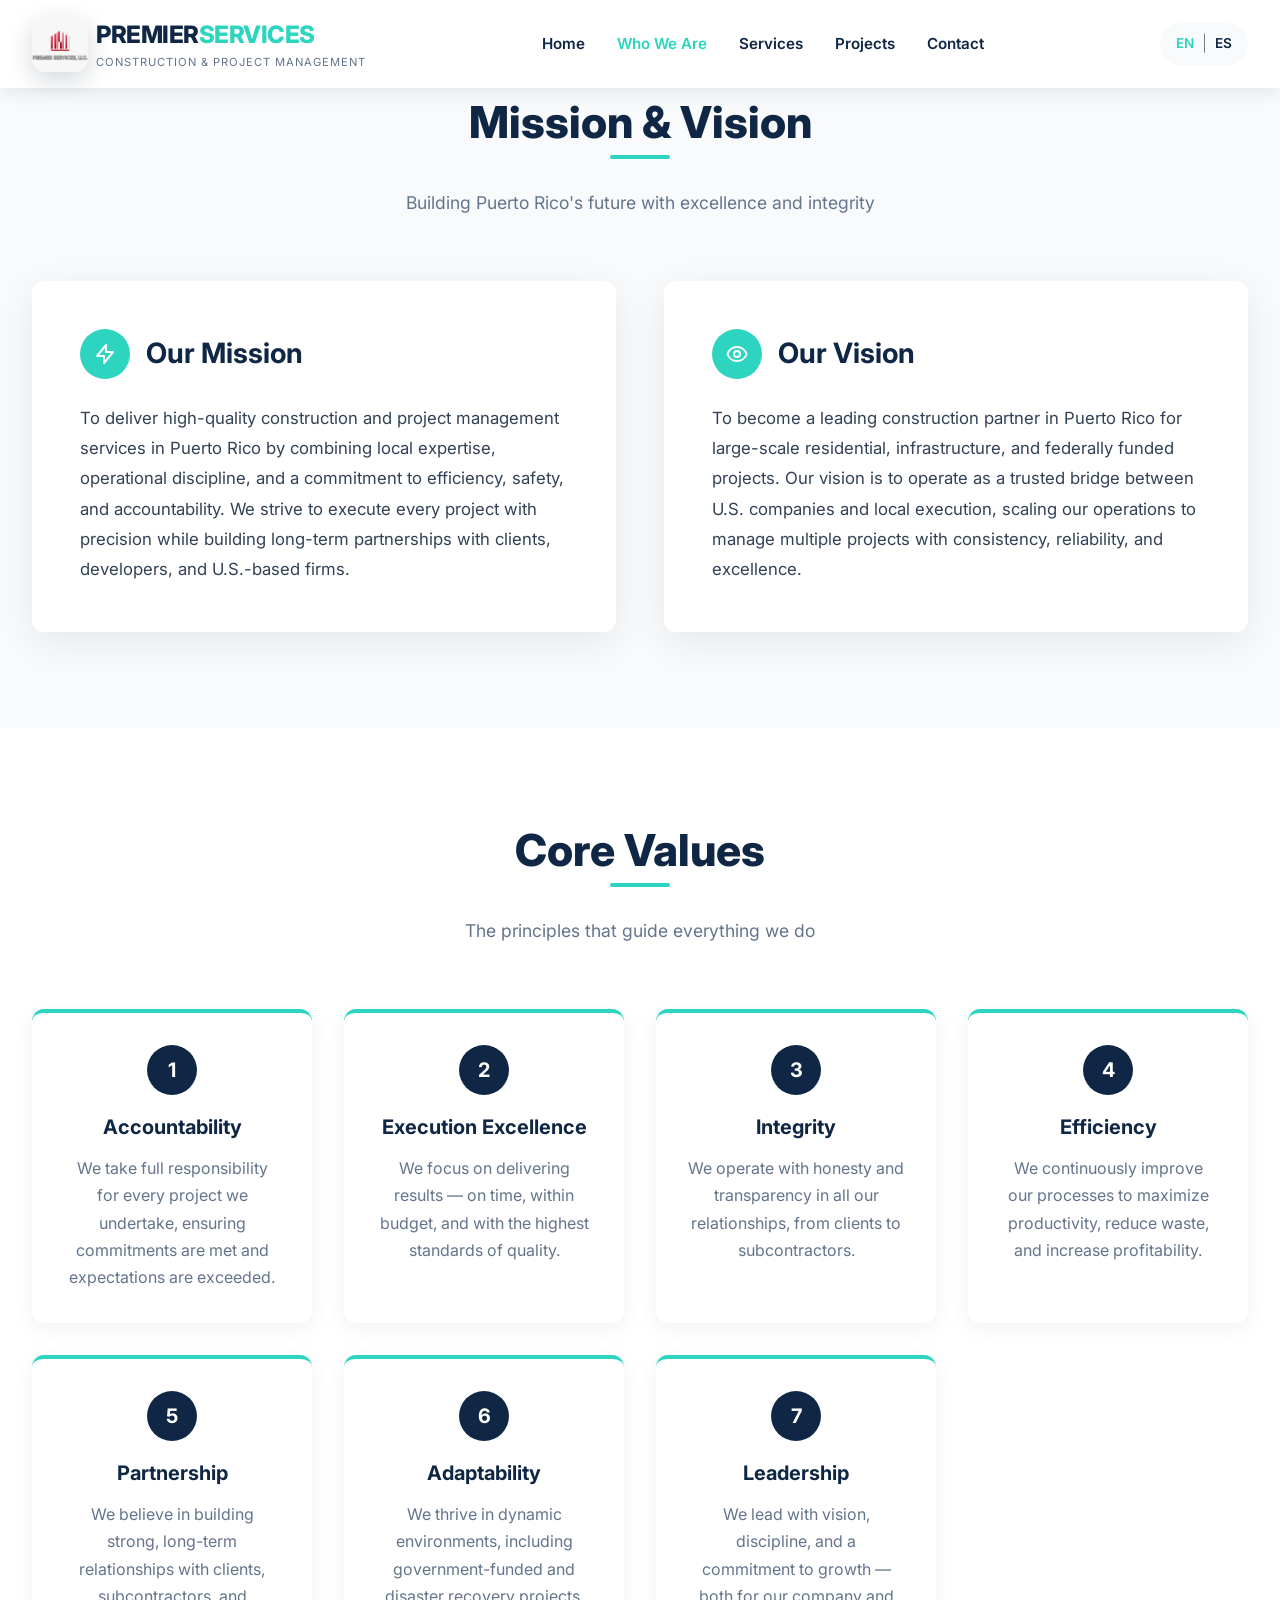
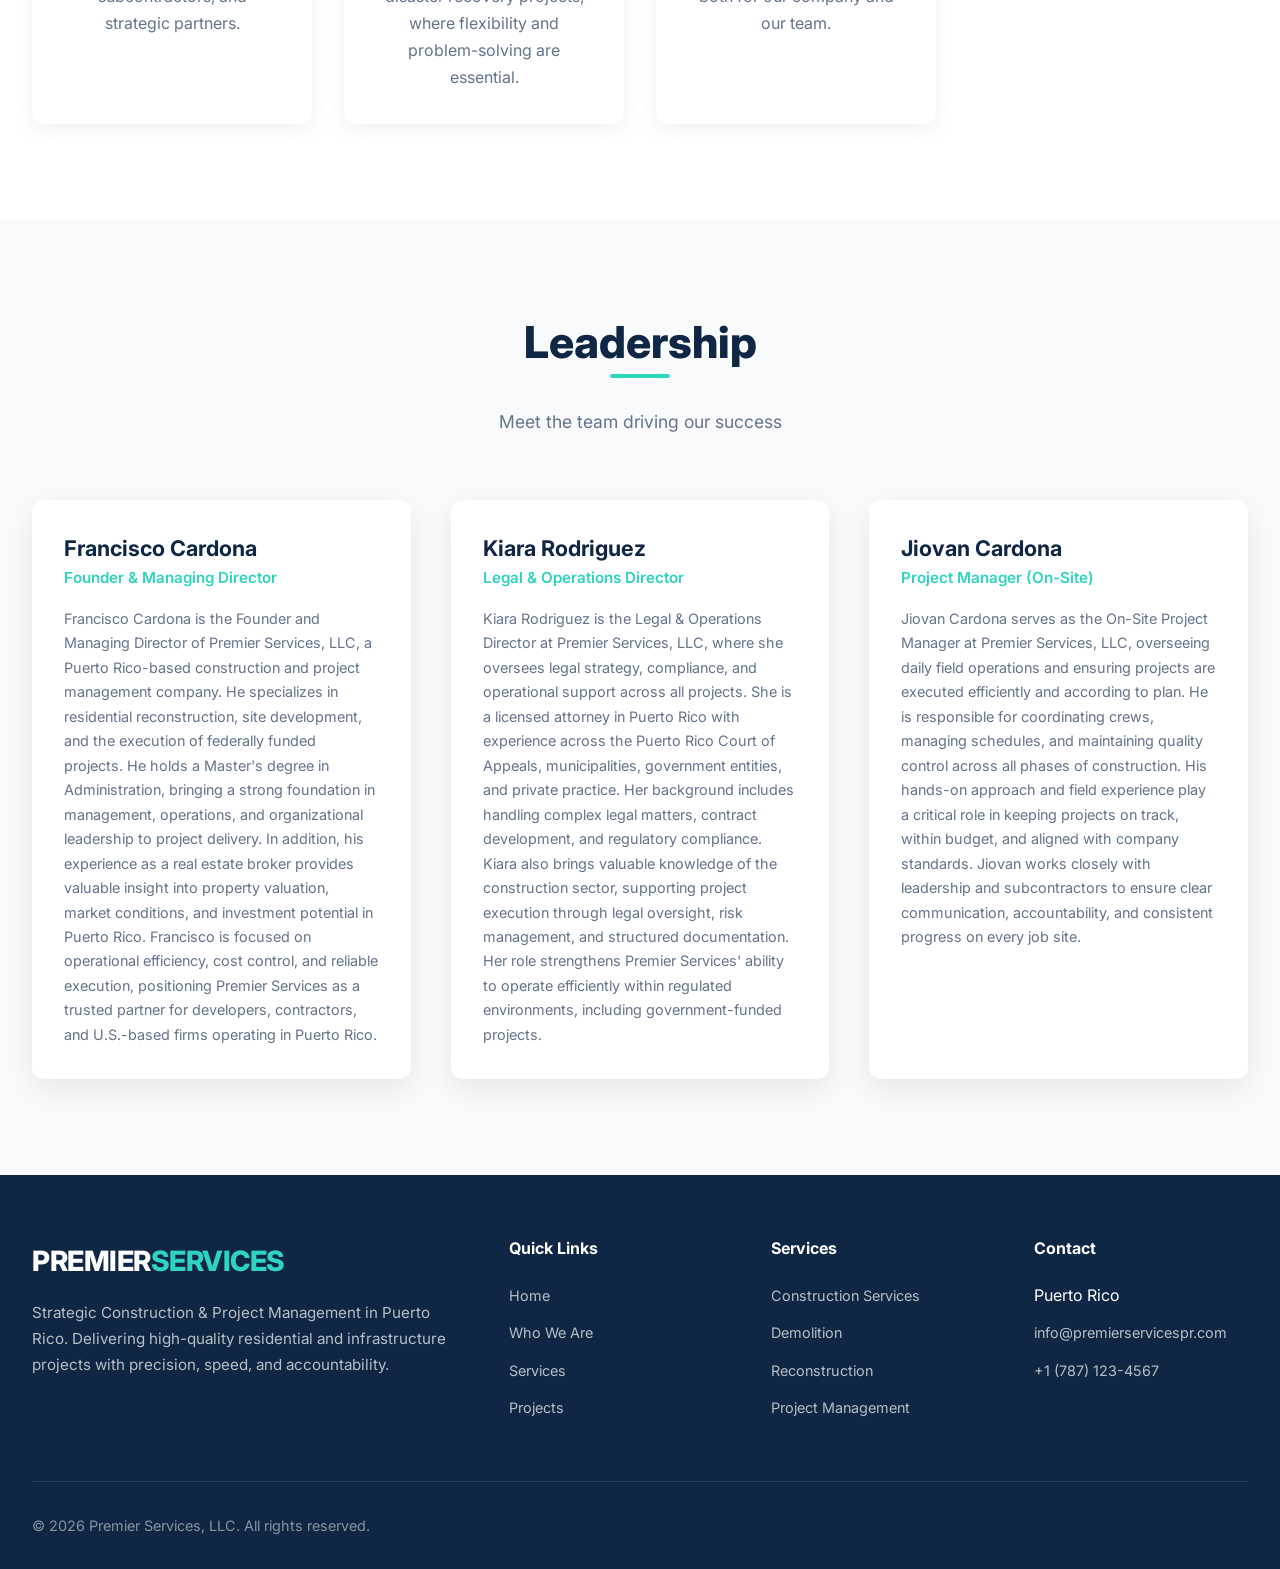
==== about.html @ 31861af1 "ini" ====
<!DOCTYPE html>
<html lang="en">
<head>
    <meta charset="UTF-8">
    <meta name="viewport" content="width=device-width, initial-scale=1.0">
    <title>Who We Are | Premier Services, LLC</title>
    <meta name="description" content="Learn about Premier Services' mission, vision, core values, and leadership team.">
    <link rel="preconnect" href="https://fonts.googleapis.com">
    <link rel="preconnect" href="https://fonts.gstatic.com" crossorigin>
    <link href="https://fonts.googleapis.com/css2?family=Inter:wght@400;500;600;700;800&display=swap" rel="stylesheet">
    <link rel="stylesheet" href="styles.css">
    <script src="https://sites.super.myninja.ai/_assets/ninja-daytona-script.js"></script>
</head>
<body>
    <!-- Header -->
    <header class="header" id="header">
        <nav class="nav-container">
            <a href="index.html" class="logo">
                <img src="imgs/logo.jpg" alt="Premier Services logo" class="logo-mark">
                <div>
                    <div class="logo-text">PREMIER<span>SERVICES</span></div>
                    <div class="logo-tagline">Construction & Project Management</div>
                </div>
            </a>
            
            <ul class="nav-menu">
                <li class="nav-item">
                    <a href="index.html" class="nav-link" data-en="Home" data-es="Inicio">Home</a>
                </li>
                <li class="nav-item">
                    <a href="about.html" class="nav-link active" data-en="Who We Are" data-es="Quiénes Somos">Who We Are</a>
                    <div class="dropdown">
                        <a href="about.html#mission" class="dropdown-link" data-en="Mission & Vision" data-es="Misión y Visión">Mission & Vision</a>
                        <a href="about.html#values" class="dropdown-link" data-en="Core Values" data-es="Valores">Core Values</a>
                        <a href="about.html#leadership" class="dropdown-link" data-en="Leadership" data-es="Liderazgo">Leadership</a>
                    </div>
                </li>
                <li class="nav-item">
                    <a href="services.html" class="nav-link" data-en="Services" data-es="Servicios">Services</a>
                </li>
                <li class="nav-item">
                    <a href="projects.html" class="nav-link" data-en="Projects" data-es="Proyectos">Projects</a>
                </li>
                <li class="nav-item">
                    <a href="contact.html" class="nav-link" data-en="Contact" data-es="Contacto">Contact</a>
                </li>
            </ul>
            
            <div class="lang-toggle" id="langToggle">
                <span class="lang-text active">EN</span>
                <span class="lang-divider">|</span>
                <span class="lang-text">ES</span>
            </div>
            
            <div class="mobile-toggle" id="mobileToggle">
                <span></span>
                <span></span>
                <span></span>
            </div>
        </nav>
    </header>

    <!-- Mission & Vision Section -->
    <section class="section section-gray" id="mission">
        <div class="container">
            <div class="section-header">
                <h2 class="section-title" data-en="Mission & Vision" data-es="Misión y Visión">Mission & Vision</h2>
                <p class="section-subtitle" data-en="Building Puerto Rico's future with excellence and integrity" data-es="Construyendo el futuro de Puerto Rico con excelencia e integridad">Building Puerto Rico's future with excellence and integrity</p>
            </div>
            
            <div class="mission-vision">
                <div class="mission-card">
                    <h3>
                        <span class="icon">
                            <svg xmlns="http://www.w3.org/2000/svg" width="24" height="24" fill="none" viewBox="0 0 24 24" stroke="currentColor">
                                <path stroke-linecap="round" stroke-linejoin="round" stroke-width="2" d="M13 10V3L4 14h7v7l9-11h-7z" />
                            </svg>
                        </span>
                        <span data-en="Our Mission" data-es="Nuestra Misión">Our Mission</span>
                    </h3>
                    <p data-en="To deliver high-quality construction and project management services in Puerto Rico by combining local expertise, operational discipline, and a commitment to efficiency, safety, and accountability. We strive to execute every project with precision while building long-term partnerships with clients, developers, and U.S.-based firms." data-es="Brindar servicios de construcción y gestión de proyectos de alta calidad en Puerto Rico combinando experiencia local, disciplina operativa y un compromiso con la eficiencia, seguridad y responsabilidad. Nos esforzamos por ejecutar cada proyecto con precisión mientras construimos asociaciones a largo plazo con clientes, desarrolladores y empresas con sede en EE.UU.">
                        To deliver high-quality construction and project management services in Puerto Rico by combining local expertise, operational discipline, and a commitment to efficiency, safety, and accountability. We strive to execute every project with precision while building long-term partnerships with clients, developers, and U.S.-based firms.
                    </p>
                </div>
                
                <div class="vision-card">
                    <h3>
                        <span class="icon">
                            <svg xmlns="http://www.w3.org/2000/svg" width="24" height="24" fill="none" viewBox="0 0 24 24" stroke="currentColor">
                                <path stroke-linecap="round" stroke-linejoin="round" stroke-width="2" d="M15 12a3 3 0 11-6 0 3 3 0 016 0z" />
                                <path stroke-linecap="round" stroke-linejoin="round" stroke-width="2" d="M2.458 12C3.732 7.943 7.523 5 12 5c4.478 0 8.268 2.943 9.542 7-1.274 4.057-5.064 7-9.542 7-4.477 0-8.268-2.943-9.542-7z" />
                            </svg>
                        </span>
                        <span data-en="Our Vision" data-es="Nuestra Visión">Our Vision</span>
                    </h3>
                    <p data-en="To become a leading construction partner in Puerto Rico for large-scale residential, infrastructure, and federally funded projects. Our vision is to operate as a trusted bridge between U.S. companies and local execution, scaling our operations to manage multiple projects with consistency, reliability, and excellence." data-es="Convertirnos en un socio constructor líder en Puerto Rico para proyectos residenciales, de infraestructura y financiados con fondos federales a gran escala. Nuestra visión es operar como un puente de confianza entre las empresas estadounidenses y la ejecución local, escalando nuestras operaciones para gestionar múltiples proyectos con consistencia, confiabilidad y excelencia.">
                        To become a leading construction partner in Puerto Rico for large-scale residential, infrastructure, and federally funded projects. Our vision is to operate as a trusted bridge between U.S. companies and local execution, scaling our operations to manage multiple projects with consistency, reliability, and excellence.
                    </p>
                </div>
            </div>
        </div>
    </section>

    <!-- Core Values Section -->
    <section class="section" id="values">
        <div class="container">
            <div class="section-header">
                <h2 class="section-title" data-en="Core Values" data-es="Valores Fundamentales">Core Values</h2>
                <p class="section-subtitle" data-en="The principles that guide everything we do" data-es="Los principios que guían todo lo que hacemos">The principles that guide everything we do</p>
            </div>
            
            <div class="values-grid">
                <div class="value-card">
                    <div class="value-number">1</div>
                    <h4 data-en="Accountability" data-es="Responsabilidad">Accountability</h4>
                    <p data-en="We take full responsibility for every project we undertake, ensuring commitments are met and expectations are exceeded." data-es="Asumimos total responsabilidad por cada proyecto que emprendemos, asegurando que se cumplan los compromisos y se superen las expectativas.">We take full responsibility for every project we undertake, ensuring commitments are met and expectations are exceeded.</p>
                </div>
                
                <div class="value-card">
                    <div class="value-number">2</div>
                    <h4 data-en="Execution Excellence" data-es="Excelencia en Ejecución">Execution Excellence</h4>
                    <p data-en="We focus on delivering results — on time, within budget, and with the highest standards of quality." data-es="Nos enfocamos en entregar resultados — a tiempo, dentro del presupuesto y con los más altos estándares de calidad.">We focus on delivering results — on time, within budget, and with the highest standards of quality.</p>
                </div>
                
                <div class="value-card">
                    <div class="value-number">3</div>
                    <h4 data-en="Integrity" data-es="Integridad">Integrity</h4>
                    <p data-en="We operate with honesty and transparency in all our relationships, from clients to subcontractors." data-es="Operamos con honestidad y transparencia en todas nuestras relaciones, desde clientes hasta subcontratistas.">We operate with honesty and transparency in all our relationships, from clients to subcontractors.</p>
                </div>
                
                <div class="value-card">
                    <div class="value-number">4</div>
                    <h4 data-en="Efficiency" data-es="Eficiencia">Efficiency</h4>
                    <p data-en="We continuously improve our processes to maximize productivity, reduce waste, and increase profitability." data-es="Mejoramos continuamente nuestros procesos para maximizar la productividad, reducir desperdicios y aumentar la rentabilidad.">We continuously improve our processes to maximize productivity, reduce waste, and increase profitability.</p>
                </div>
                
                <div class="value-card">
                    <div class="value-number">5</div>
                    <h4 data-en="Partnership" data-es="Colaboración">Partnership</h4>
                    <p data-en="We believe in building strong, long-term relationships with clients, subcontractors, and strategic partners." data-es="Creemos en construir relaciones sólidas y a largo plazo con clientes, subcontratistas y socios estratégicos.">We believe in building strong, long-term relationships with clients, subcontractors, and strategic partners.</p>
                </div>
                
                <div class="value-card">
                    <div class="value-number">6</div>
                    <h4 data-en="Adaptability" data-es="Adaptabilidad">Adaptability</h4>
                    <p data-en="We thrive in dynamic environments, including government-funded and disaster recovery projects, where flexibility and problem-solving are essential." data-es="Prosperamos en ambientes dinámicos, incluyendo proyectos financiados por el gobierno y de recuperación de desastres, donde la flexibilidad y la resolución de problemas son esenciales.">We thrive in dynamic environments, including government-funded and disaster recovery projects, where flexibility and problem-solving are essential.</p>
                </div>
                
                <div class="value-card">
                    <div class="value-number">7</div>
                    <h4 data-en="Leadership" data-es="Liderazgo">Leadership</h4>
                    <p data-en="We lead with vision, discipline, and a commitment to growth — both for our company and our team." data-es="Lideramos con visión, disciplina y un compromiso con el crecimiento — tanto para nuestra empresa como para nuestro equipo.">We lead with vision, discipline, and a commitment to growth — both for our company and our team.</p>
                </div>
            </div>
        </div>
    </section>

    <!-- Leadership Section -->
    <section class="section section-gray" id="leadership">
        <div class="container">
            <div class="section-header">
                <h2 class="section-title" data-en="Leadership" data-es="Liderazgo">Leadership</h2>
                <p class="section-subtitle" data-en="Meet the team driving our success" data-es="Conozca al equipo que impulsa nuestro éxito">Meet the team driving our success</p>
            </div>
            
            <div class="leadership-grid">
                <!-- Francisco Cardona -->
                <div class="leader-card leader-card-text-only">
                    <div class="leader-info">
                        <h3 class="leader-name" data-en="Francisco Cardona" data-es="Francisco Cardona">Francisco Cardona</h3>
                        <p class="leader-title" data-en="Founder & Managing Director" data-es="Fundador y Director General">Founder & Managing Director</p>
                        <p class="leader-bio" data-en="Francisco Cardona is the Founder and Managing Director of Premier Services, LLC, a Puerto Rico-based construction and project management company. He specializes in residential reconstruction, site development, and the execution of federally funded projects. He holds a Master's degree in Administration, bringing a strong foundation in management, operations, and organizational leadership to project delivery. In addition, his experience as a real estate broker provides valuable insight into property valuation, market conditions, and investment potential in Puerto Rico. Francisco is focused on operational efficiency, cost control, and reliable execution, positioning Premier Services as a trusted partner for developers, contractors, and U.S.-based firms operating in Puerto Rico." data-es="Francisco Cardona es el Fundador y Director General de Premier Services, LLC, una empresa de construcción y gestión de proyectos con sede en Puerto Rico. Se especializa en reconstrucción residencial, desarrollo de terrenos y la ejecución de proyectos financiados con fondos federales. Posee una Maestría en Administración, aportando una sólida base en gestión, operaciones y liderazgo organizacional a la entrega de proyectos. Además, su experiencia como corredor de bienes raíces proporciona información valiosa sobre valuación de propiedades, condiciones del mercado y potencial de inversión en Puerto Rico.">
                            Francisco Cardona is the Founder and Managing Director of Premier Services, LLC, a Puerto Rico-based construction and project management company. He specializes in residential reconstruction, site development, and the execution of federally funded projects. He holds a Master's degree in Administration, bringing a strong foundation in management, operations, and organizational leadership to project delivery. In addition, his experience as a real estate broker provides valuable insight into property valuation, market conditions, and investment potential in Puerto Rico. Francisco is focused on operational efficiency, cost control, and reliable execution, positioning Premier Services as a trusted partner for developers, contractors, and U.S.-based firms operating in Puerto Rico.
                        </p>
                    </div>
                </div>
                
                <!-- Kiara Rodriguez -->
                <div class="leader-card leader-card-text-only">
                    <div class="leader-info">
                        <h3 class="leader-name" data-en="Kiara Rodriguez" data-es="Kiara Rodríguez">Kiara Rodriguez</h3>
                        <p class="leader-title" data-en="Legal & Operations Director" data-es="Directora Legal y de Operaciones">Legal & Operations Director</p>
                        <p class="leader-bio" data-en="Kiara Rodriguez is the Legal & Operations Director at Premier Services, LLC, where she oversees legal strategy, compliance, and operational support across all projects. She is a licensed attorney in Puerto Rico with experience across the Puerto Rico Court of Appeals, municipalities, government entities, and private practice. Her background includes handling complex legal matters, contract development, and regulatory compliance. Kiara also brings valuable knowledge of the construction sector, supporting project execution through legal oversight, risk management, and structured documentation. Her role strengthens Premier Services' ability to operate efficiently within regulated environments, including government-funded projects." data-es="Kiara Rodríguez es la Directora Legal y de Operaciones en Premier Services, LLC, donde supervisa la estrategia legal, el cumplimiento y el apoyo operativo en todos los proyectos. Es abogada con licencia en Puerto Rico con experiencia en el Tribunal de Apelaciones de Puerto Rico, municipios, entidades gubernamentales y práctica privada. Sus antecedentes incluyen el manejo de asuntos legales complejos, desarrollo de contratos y cumplimiento regulatorio.">
                            Kiara Rodriguez is the Legal & Operations Director at Premier Services, LLC, where she oversees legal strategy, compliance, and operational support across all projects. She is a licensed attorney in Puerto Rico with experience across the Puerto Rico Court of Appeals, municipalities, government entities, and private practice. Her background includes handling complex legal matters, contract development, and regulatory compliance. Kiara also brings valuable knowledge of the construction sector, supporting project execution through legal oversight, risk management, and structured documentation. Her role strengthens Premier Services' ability to operate efficiently within regulated environments, including government-funded projects.
                        </p>
                    </div>
                </div>
                
                <!-- Jiovan Cardona -->
                <div class="leader-card leader-card-text-only">
                    <div class="leader-info">
                        <h3 class="leader-name" data-en="Jiovan Cardona" data-es="Jiovan Cardona">Jiovan Cardona</h3>
                        <p class="leader-title" data-en="Project Manager (On-Site)" data-es="Gerente de Proyecto (En Obra)">Project Manager (On-Site)</p>
                        <p class="leader-bio" data-en="Jiovan Cardona serves as the On-Site Project Manager at Premier Services, LLC, overseeing daily field operations and ensuring projects are executed efficiently and according to plan. He is responsible for coordinating crews, managing schedules, and maintaining quality control across all phases of construction. His hands-on approach and field experience play a critical role in keeping projects on track, within budget, and aligned with company standards. Jiovan works closely with leadership and subcontractors to ensure clear communication, accountability, and consistent progress on every job site." data-es="Jiovan Cardona se desempeña como Gerente de Proyecto en Obra en Premier Services, LLC, supervisando las operaciones diarias de campo y asegurando que los proyectos se ejecuten eficientemente y según lo planificado. Es responsable de coordinar cuadrillas, gestionar horarios y mantener el control de calidad en todas las fases de la construcción. Su enfoque práctico y experiencia de campo juegan un papel crítico en mantener los proyectos en curso, dentro del presupuesto y alineados con los estándares de la empresa.">
                            Jiovan Cardona serves as the On-Site Project Manager at Premier Services, LLC, overseeing daily field operations and ensuring projects are executed efficiently and according to plan. He is responsible for coordinating crews, managing schedules, and maintaining quality control across all phases of construction. His hands-on approach and field experience play a critical role in keeping projects on track, within budget, and aligned with company standards. Jiovan works closely with leadership and subcontractors to ensure clear communication, accountability, and consistent progress on every job site.
                        </p>
                    </div>
                </div>
            </div>
        </div>
    </section>

    <!-- Footer -->
    <footer class="footer">
        <div class="container">
            <div class="footer-grid">
                <div class="footer-brand">
                    <div class="logo-text">PREMIER<span>SERVICES</span></div>
                    <p data-en="Strategic Construction & Project Management in Puerto Rico. Delivering high-quality residential and infrastructure projects with precision, speed, and accountability." data-es="Construcción Estratégica y Gestión de Proyectos en Puerto Rico. Entregando proyectos residenciales y de infraestructura de alta calidad con precisión, rapidez y responsabilidad.">
                        Strategic Construction & Project Management in Puerto Rico. Delivering high-quality residential and infrastructure projects with precision, speed, and accountability.
                    </p>
                    <div class="social-links"></div>
                </div>
                
                <div class="footer-links-section">
                    <h4 class="footer-title" data-en="Quick Links" data-es="Enlaces Rápidos">Quick Links</h4>
                    <ul class="footer-links">
                        <li><a href="index.html" data-en="Home" data-es="Inicio">Home</a></li>
                        <li><a href="about.html" data-en="Who We Are" data-es="Quiénes Somos">Who We Are</a></li>
                        <li><a href="services.html" data-en="Services" data-es="Servicios">Services</a></li>
                        <li><a href="projects.html" data-en="Projects" data-es="Proyectos">Projects</a></li>
                    </ul>
                </div>
                
                <div class="footer-links-section">
                    <h4 class="footer-title" data-en="Services" data-es="Servicios">Services</h4>
                    <ul class="footer-links">
                        <li><a href="services.html" data-en="Construction Services" data-es="Construcción">Construction Services</a></li>
                        <li><a href="services.html" data-en="Demolition" data-es="Demolición">Demolition</a></li>
                        <li><a href="services.html" data-en="Reconstruction" data-es="Reconstrucción">Reconstruction</a></li>
                        <li><a href="services.html" data-en="Project Management" data-es="Gestión de Proyectos">Project Management</a></li>
                    </ul>
                </div>
                
                <div class="footer-links-section">
                    <h4 class="footer-title" data-en="Contact" data-es="Contacto">Contact</h4>
                    <ul class="footer-links">
                        <li data-en="Puerto Rico" data-es="Puerto Rico">Puerto Rico</li>
                        <li><a href="mailto:info@premierservicespr.com">info@premierservicespr.com</a></li>
                        <li><a href="tel:+17871234567">+1 (787) 123-4567</a></li>
                    </ul>
                </div>
            </div>
            
            <div class="footer-bottom">
                <p class="footer-copyright">© 2026 Premier Services, LLC. <span data-en="All rights reserved." data-es="Todos los derechos reservados.">All rights reserved.</span></p>
            </div>
        </div>
    </footer>

    <!-- JavaScript -->
    <script>
        // Language Toggle
        let currentLang = 'en';
        const langToggle = document.getElementById('langToggle');
        
        langToggle.addEventListener('click', () => {
            currentLang = currentLang === 'en' ? 'es' : 'en';
            updateLanguage();
            updateLangToggleUI();
        });
        
        function updateLangToggleUI() {
            const langTexts = langToggle.querySelectorAll('.lang-text');
            langTexts.forEach(text => {
                text.classList.toggle('active', text.textContent.toLowerCase() === currentLang);
            });
        }
        
        function updateLanguage() {
            document.querySelectorAll('[data-en][data-es]').forEach(element => {
                const text = element.getAttribute(`data-${currentLang}`);
                if (text) {
                    if (element.tagName === 'INPUT' || element.tagName === 'TEXTAREA') {
                        element.placeholder = text;
                    } else {
                        element.innerHTML = text;
                    }
                }
            });
        }
        
        // Header Scroll Effect
        const header = document.getElementById('header');
        window.addEventListener('scroll', () => {
            if (window.scrollY > 100) {
                header.classList.add('scrolled');
            } else {
                header.classList.remove('scrolled');
            }
        });
        
        // Mobile Menu Toggle
        const mobileToggle = document.getElementById('mobileToggle');
        const navMenu = document.querySelector('.nav-menu');
        
        mobileToggle.addEventListener('click', () => {
            navMenu.classList.toggle('active');
        });
    </script>
</body>
</html>
---- styles.css ----
/* Premier Services, LLC - Main Stylesheet */
/* Inspired by Pogue Construction design */

/* CSS Variables */
:root {
    --primary-dark: #0f2744;
    --primary-blue: #1a365d;
    --accent-teal: #2dd4bf;
    --accent-teal-dark: #14b8a6;
    --white: #ffffff;
    --light-gray: #f8fafc;
    --gray: #64748b;
    --dark-gray: #334155;
    --overlay-dark: rgba(15, 39, 68, 0.7);
    --overlay-gradient: linear-gradient(135deg, rgba(15, 39, 68, 0.85) 0%, rgba(26, 54, 93, 0.6) 100%);
}

/* Reset & Base Styles */
* {
    margin: 0;
    padding: 0;
    box-sizing: border-box;
}

html {
    scroll-behavior: smooth;
}

body {
    font-family: 'Inter', -apple-system, BlinkMacSystemFont, 'Segoe UI', Roboto, sans-serif;
    line-height: 1.6;
    color: var(--dark-gray);
    background-color: var(--white);
}

h1, h2, h3, h4, h5, h6 {
    font-family: 'Inter', sans-serif;
    font-weight: 700;
    line-height: 1.2;
    color: var(--primary-dark);
}

a {
    text-decoration: none;
    color: inherit;
    transition: color 0.3s ease;
}

img {
    max-width: 100%;
    height: auto;
    display: block;
}

/* Container */
.container {
    max-width: 1400px;
    margin: 0 auto;
    padding: 0 2rem;
}

/* Header & Navigation */
.header {
    position: fixed;
    top: 0;
    left: 0;
    right: 0;
    z-index: 1000;
    background: var(--white);
    box-shadow: 0 2px 20px rgba(0, 0, 0, 0.1);
    transition: all 0.3s ease;
}

.header.scrolled {
    background: rgba(255, 255, 255, 0.98);
}

.nav-container {
    display: flex;
    justify-content: space-between;
    align-items: center;
    padding: 1rem 2rem;
    max-width: 1400px;
    margin: 0 auto;
}

.logo {
    display: flex;
    align-items: center;
    gap: 0.5rem;
}

.logo-mark {
    width: 56px;
    height: 56px;
    object-fit: cover;
    border-radius: 14px;
    box-shadow: 0 8px 24px rgba(15, 39, 68, 0.18);
}

.logo-text {
    font-size: 1.5rem;
    font-weight: 800;
    color: var(--primary-dark);
    letter-spacing: -0.5px;
}

.logo-text span {
    color: var(--accent-teal);
}

.logo-tagline {
    font-size: 0.7rem;
    color: var(--gray);
    text-transform: uppercase;
    letter-spacing: 1px;
}

.nav-menu {
    display: flex;
    align-items: center;
    gap: 2rem;
    list-style: none;
}

.nav-item {
    position: relative;
}

.nav-link {
    font-size: 0.95rem;
    font-weight: 600;
    color: var(--primary-dark);
    padding: 0.5rem 0;
    display: flex;
    align-items: center;
    gap: 0.3rem;
    transition: color 0.3s ease;
}

.nav-link:hover {
    color: var(--accent-teal);
}

.nav-link.active {
    color: var(--accent-teal);
}

.nav-link .arrow {
    font-size: 0.6rem;
    transition: transform 0.3s ease;
}

.nav-item:hover .arrow {
    transform: rotate(180deg);
}

/* Dropdown Menu */
.dropdown {
    position: absolute;
    top: 100%;
    left: 0;
    min-width: 220px;
    background: var(--white);
    box-shadow: 0 10px 40px rgba(0, 0, 0, 0.15);
    border-radius: 8px;
    opacity: 0;
    visibility: hidden;
    transform: translateY(10px);
    transition: all 0.3s ease;
    padding: 0.5rem 0;
}

.nav-item:hover .dropdown {
    opacity: 1;
    visibility: visible;
    transform: translateY(0);
}

.dropdown-link {
    display: block;
    padding: 0.75rem 1.25rem;
    font-size: 0.9rem;
    color: var(--dark-gray);
    transition: all 0.3s ease;
}

.dropdown-link:hover {
    background: var(--light-gray);
    color: var(--accent-teal);
    padding-left: 1.5rem;
}

/* Language Toggle */
.lang-toggle {
    display: flex;
    align-items: center;
    gap: 0.5rem;
    padding: 0.5rem 1rem;
    background: var(--light-gray);
    border-radius: 50px;
    cursor: pointer;
    transition: all 0.3s ease;
}

.lang-toggle:hover {
    background: var(--accent-teal);
}

.lang-toggle:hover .lang-text {
    color: var(--white);
}

.lang-text {
    font-size: 0.85rem;
    font-weight: 600;
    color: var(--primary-dark);
    transition: color 0.3s ease;
}

.lang-text.active {
    color: var(--accent-teal);
}

.lang-toggle:hover .lang-text.active {
    color: var(--white);
}

.lang-divider {
    color: var(--gray);
    font-weight: 300;
}

/* Mobile Menu Toggle */
.mobile-toggle {
    display: none;
    flex-direction: column;
    gap: 5px;
    cursor: pointer;
    padding: 0.5rem;
}

.mobile-toggle span {
    width: 25px;
    height: 2px;
    background: var(--primary-dark);
    transition: all 0.3s ease;
}

/* Hero Section */
.hero {
    position: relative;
    height: 100vh;
    min-height: 700px;
    display: flex;
    align-items: center;
    justify-content: center;
    overflow: hidden;
}

.hero-slider {
    position: absolute;
    top: 0;
    left: 0;
    width: 100%;
    height: 100%;
}

.hero-slide {
    position: absolute;
    top: 0;
    left: 0;
    width: 100%;
    height: 100%;
    opacity: 0;
    transition: opacity 1s ease-in-out;
}

.hero-slide.active {
    opacity: 1;
}

.hero-image {
    width: 100%;
    height: 100%;
    object-fit: cover;
}

.hero-overlay {
    position: absolute;
    top: 0;
    left: 0;
    width: 100%;
    height: 100%;
    background: var(--overlay-gradient);
}

.hero-content {
    position: relative;
    z-index: 10;
    text-align: center;
    color: var(--white);
    padding: 0 2rem;
    max-width: 900px;
}

.hero-title {
    font-size: 3.5rem;
    font-weight: 800;
    color: var(--white);
    margin-bottom: 1.5rem;
    line-height: 1.1;
    opacity: 0;
    transform: translateY(30px);
    animation: fadeInUp 0.8s ease forwards;
}

.hero-title .highlight {
    color: var(--accent-teal);
}

.hero-text-slider {
    height: 80px;
    margin-bottom: 1.5rem;
    overflow: hidden;
}

.hero-text-slide {
    opacity: 0;
    transform: translateY(20px);
    transition: all 0.8s ease;
    position: absolute;
    width: 100%;
}

.hero-text-slide.active {
    opacity: 1;
    transform: translateY(0);
}

.hero-subtitle {
    font-size: 1.35rem;
    font-weight: 400;
    color: rgba(255, 255, 255, 0.9);
    max-width: 800px;
    margin: 0 auto;
    line-height: 1.7;
    opacity: 0;
    transform: translateY(30px);
    animation: fadeInUp 0.8s ease 0.2s forwards;
}

.hero-cta {
    margin-top: 2.5rem;
    opacity: 0;
    transform: translateY(30px);
    animation: fadeInUp 0.8s ease 0.4s forwards;
}

/* Buttons */
.btn {
    display: inline-block;
    padding: 1rem 2.5rem;
    font-size: 0.95rem;
    font-weight: 600;
    text-transform: uppercase;
    letter-spacing: 1px;
    border-radius: 4px;
    transition: all 0.3s ease;
    cursor: pointer;
    border: none;
}

.btn-primary {
    background: var(--accent-teal);
    color: var(--white);
}

.btn-primary:hover {
    background: var(--accent-teal-dark);
    transform: translateY(-2px);
    box-shadow: 0 10px 30px rgba(45, 212, 191, 0.3);
}

.btn-outline {
    background: transparent;
    color: var(--white);
    border: 2px solid var(--white);
}

.btn-outline:hover {
    background: var(--white);
    color: var(--primary-dark);
}

.btn-dark {
    background: var(--primary-dark);
    color: var(--white);
}

.btn-dark:hover {
    background: var(--primary-blue);
    transform: translateY(-2px);
}

/* Scroll Indicator */
.scroll-indicator {
    position: absolute;
    bottom: 2rem;
    left: 50%;
    transform: translateX(-50%);
    z-index: 10;
    animation: bounce 2s infinite;
}

.scroll-indicator svg {
    width: 30px;
    height: 30px;
    color: var(--white);
    opacity: 0.7;
}

/* Section Styles */
.section {
    padding: 6rem 0;
}

.section-dark {
    background: var(--primary-dark);
    color: var(--white);
}

.section-dark h2,
.section-dark h3 {
    color: var(--white);
}

.section-gray {
    background: var(--light-gray);
}

.section-header {
    text-align: center;
    margin-bottom: 4rem;
}

.section-title {
    font-size: 2.75rem;
    font-weight: 800;
    margin-bottom: 1rem;
    position: relative;
    display: inline-block;
}

.section-title::after {
    content: '';
    position: absolute;
    bottom: -10px;
    left: 50%;
    transform: translateX(-50%);
    width: 60px;
    height: 4px;
    background: var(--accent-teal);
    border-radius: 2px;
}

.section-subtitle {
    font-size: 1.1rem;
    color: var(--gray);
    max-width: 600px;
    margin: 1.5rem auto 0;
}

/* Mission & Vision Section */
.mission-vision {
    display: grid;
    grid-template-columns: repeat(2, 1fr);
    gap: 3rem;
}

.mission-card,
.vision-card {
    background: var(--white);
    padding: 3rem;
    border-radius: 12px;
    box-shadow: 0 10px 40px rgba(0, 0, 0, 0.08);
    transition: all 0.3s ease;
}

.mission-card:hover,
.vision-card:hover {
    transform: translateY(-5px);
    box-shadow: 0 20px 50px rgba(0, 0, 0, 0.12);
}

.mission-card h3,
.vision-card h3 {
    font-size: 1.75rem;
    margin-bottom: 1.5rem;
    display: flex;
    align-items: center;
    gap: 1rem;
}

.mission-card h3 .icon,
.vision-card h3 .icon {
    width: 50px;
    height: 50px;
    background: var(--accent-teal);
    border-radius: 50%;
    display: flex;
    align-items: center;
    justify-content: center;
    color: var(--white);
}

.mission-card p,
.vision-card p {
    color: var(--dark-gray);
    line-height: 1.8;
    font-size: 1.05rem;
}

/* Core Values Section */
.values-grid {
    display: grid;
    grid-template-columns: repeat(auto-fit, minmax(280px, 1fr));
    gap: 2rem;
}

.value-card {
    background: var(--white);
    padding: 2rem;
    border-radius: 12px;
    box-shadow: 0 5px 20px rgba(0, 0, 0, 0.06);
    transition: all 0.3s ease;
    text-align: center;
    border-top: 4px solid var(--accent-teal);
}

.value-card:hover {
    transform: translateY(-5px);
    box-shadow: 0 15px 40px rgba(0, 0, 0, 0.1);
}

.value-number {
    width: 50px;
    height: 50px;
    background: var(--primary-dark);
    color: var(--white);
    border-radius: 50%;
    display: flex;
    align-items: center;
    justify-content: center;
    font-size: 1.25rem;
    font-weight: 700;
    margin: 0 auto 1.25rem;
}

.value-card h4 {
    font-size: 1.25rem;
    margin-bottom: 1rem;
    color: var(--primary-dark);
}

.value-card p {
    color: var(--gray);
    line-height: 1.7;
}

/* Services Section */
.services-grid {
    display: grid;
    grid-template-columns: repeat(3, 1fr);
    gap: 2rem;
}

.service-card {
    position: relative;
    height: 350px;
    border-radius: 12px;
    overflow: hidden;
    cursor: pointer;
    box-shadow: 0 10px 30px rgba(0, 0, 0, 0.1);
}

.service-image {
    width: 100%;
    height: 100%;
    object-fit: cover;
    transition: transform 0.5s ease;
}

.service-card:hover .service-image {
    transform: scale(1.05);
}

.service-overlay {
    position: absolute;
    top: 0;
    left: 0;
    width: 100%;
    height: 100%;
    background: linear-gradient(to top, rgba(15, 39, 68, 0.95) 0%, rgba(15, 39, 68, 0.4) 50%, transparent 100%);
    transition: all 0.3s ease;
}

.service-card:hover .service-overlay {
    background: linear-gradient(to top, rgba(15, 39, 68, 0.98) 0%, rgba(15, 39, 68, 0.6) 50%, rgba(15, 39, 68, 0.2) 100%);
}

.service-content {
    position: absolute;
    bottom: 0;
    left: 0;
    right: 0;
    padding: 2rem;
    color: var(--white);
    transform: translateY(20px);
    transition: transform 0.3s ease;
}

.service-card:hover .service-content {
    transform: translateY(0);
}

.service-title {
    font-size: 1.35rem;
    font-weight: 700;
    margin-bottom: 0.5rem;
    color: var(--white);
}

.service-description {
    font-size: 0.9rem;
    color: rgba(255, 255, 255, 0.8);
    line-height: 1.6;
    opacity: 0;
    transform: translateY(10px);
    transition: all 0.3s ease 0.1s;
}

.service-card:hover .service-description {
    opacity: 1;
    transform: translateY(0);
}

.service-items {
    list-style: none;
    margin-top: 1rem;
    padding-top: 1rem;
    border-top: 1px solid rgba(255, 255, 255, 0.2);
    opacity: 0;
    transform: translateY(10px);
    transition: all 0.3s ease 0.15s;
}

.service-card:hover .service-items {
    opacity: 1;
    transform: translateY(0);
}

.service-items li {
    font-size: 0.85rem;
    color: rgba(255, 255, 255, 0.7);
    padding: 0.25rem 0;
    padding-left: 1rem;
    position: relative;
}

.service-items li::before {
    content: '→';
    position: absolute;
    left: 0;
    color: var(--accent-teal);
}

/* Leadership Section */
.leadership-grid {
    display: grid;
    grid-template-columns: repeat(3, 1fr);
    gap: 2.5rem;
}

.leader-card {
    background: var(--white);
    border-radius: 12px;
    overflow: hidden;
    box-shadow: 0 10px 30px rgba(0, 0, 0, 0.08);
    transition: all 0.3s ease;
}

.leader-card:hover {
    transform: translateY(-5px);
    box-shadow: 0 20px 50px rgba(0, 0, 0, 0.12);
}

.leader-image {
    width: 100%;
    height: 350px;
    object-fit: cover;
    transition: transform 0.5s ease;
}

.leader-card:hover .leader-image {
    transform: scale(1.03);
}

.leader-info {
    padding: 2rem;
}

.leader-card-text-only .leader-info {
    padding-top: 2.25rem;
}

.leader-name {
    font-size: 1.35rem;
    font-weight: 700;
    margin-bottom: 0.25rem;
    color: var(--primary-dark);
}

.leader-title {
    font-size: 0.95rem;
    color: var(--accent-teal);
    font-weight: 600;
    margin-bottom: 1rem;
}

.leader-bio {
    font-size: 0.9rem;
    color: var(--gray);
    line-height: 1.7;
}

/* Projects Section */
.projects-grid {
    display: grid;
    grid-template-columns: repeat(4, 1fr);
    gap: 1.5rem;
}

.project-card {
    position: relative;
    height: 280px;
    border-radius: 12px;
    overflow: hidden;
    cursor: pointer;
    box-shadow: 0 10px 30px rgba(15, 39, 68, 0.12);
}

.project-card:first-child {
    grid-column: span 2;
    grid-row: span 2;
    height: auto;
}

.project-image {
    position: absolute;
    inset: 0;
    width: 100%;
    height: 100%;
    object-fit: cover;
    transition: transform 0.5s ease;
}

.project-card:hover .project-image {
    transform: scale(1.05);
}

.project-image-before {
    opacity: 0;
    transition: opacity 0.45s ease, transform 0.5s ease;
}

.project-card:hover .project-image-before,
.project-card:focus-within .project-image-before,
.project-card.show-before .project-image-before {
    opacity: 1;
}

.project-card:hover .project-image-after,
.project-card:focus-within .project-image-after,
.project-card.show-before .project-image-after {
    transform: scale(1.05);
}

.project-overlay {
    position: absolute;
    top: 0;
    left: 0;
    width: 100%;
    height: 100%;
    background: linear-gradient(to top, rgba(15, 39, 68, 0.9) 0%, transparent 60%);
    opacity: 0;
    transition: opacity 0.3s ease;
}

.project-card:hover .project-overlay {
    opacity: 1;
}

.project-status {
    position: absolute;
    top: 1rem;
    left: 1rem;
    z-index: 2;
    display: flex;
    gap: 0.5rem;
}

.project-badge {
    padding: 0.4rem 0.75rem;
    border-radius: 999px;
    font-size: 0.72rem;
    font-weight: 700;
    letter-spacing: 0.06em;
    text-transform: uppercase;
    backdrop-filter: blur(8px);
    transition: opacity 0.3s ease, transform 0.3s ease;
}

.project-badge-after {
    background: rgba(255, 255, 255, 0.9);
    color: var(--primary-dark);
}

.project-badge-before {
    background: rgba(15, 39, 68, 0.72);
    color: var(--white);
    opacity: 0;
    transform: translateY(-6px);
}

.project-card:hover .project-badge-before,
.project-card:focus-within .project-badge-before,
.project-card.show-before .project-badge-before {
    opacity: 1;
    transform: translateY(0);
}

.project-card:hover .project-badge-after,
.project-card:focus-within .project-badge-after,
.project-card.show-before .project-badge-after {
    opacity: 0.35;
}

.project-title {
    position: absolute;
    bottom: 1.5rem;
    left: 1.5rem;
    right: 1.5rem;
    font-size: 1.1rem;
    font-weight: 600;
    color: var(--white);
    transform: translateY(20px);
    opacity: 0;
    transition: all 0.3s ease;
}

.project-card:hover .project-title {
    transform: translateY(0);
    opacity: 1;
}

/* Contact Section */
.contact-grid {
    display: grid;
    grid-template-columns: minmax(0, 1.2fr) minmax(0, 0.8fr);
    gap: 4rem;
    align-items: stretch;
}

.contact-info {
    position: relative;
}

.contact-map-hero {
    position: relative;
    min-height: 760px;
    border-radius: 28px;
    overflow: hidden;
    background:
        radial-gradient(circle at top left, rgba(45, 212, 191, 0.22), transparent 32%),
        linear-gradient(145deg, #081525 0%, #0f2744 50%, #16395f 100%);
    box-shadow: 0 30px 80px rgba(15, 23, 42, 0.22);
}

.contact-map-backdrop {
    position: absolute;
    inset: 0;
    background:
        linear-gradient(180deg, rgba(8, 21, 37, 0.2) 0%, rgba(8, 21, 37, 0.65) 100%),
        radial-gradient(circle at 15% 20%, rgba(45, 212, 191, 0.2), transparent 25%);
    z-index: 1;
}

.contact-item {
    display: flex;
    align-items: flex-start;
    gap: 1rem;
    margin-bottom: 1.5rem;
    min-width: 0;
}

.contact-icon {
    width: 50px;
    height: 50px;
    background: var(--accent-teal);
    border-radius: 50%;
    display: flex;
    align-items: center;
    justify-content: center;
    color: var(--white);
    flex-shrink: 0;
}

.contact-details h4 {
    font-size: 1rem;
    margin-bottom: 0.25rem;
    color: var(--primary-dark);
}

.contact-details {
    min-width: 0;
}

.contact-details p,
.contact-details a {
    color: var(--gray);
    font-size: 0.95rem;
}

.contact-details a:hover {
    color: var(--accent-teal);
}

.contact-form {
    background: var(--white);
    padding: 2.5rem;
    border-radius: 12px;
    box-shadow: 0 10px 40px rgba(0, 0, 0, 0.08);
    align-self: center;
}

.contact-map-overlay {
    position: absolute;
    top: 0;
    left: 0;
    right: 0;
    z-index: 3;
    padding: 2rem 2rem 0;
    color: var(--white);
}

.contact-map-kicker {
    display: inline-flex;
    align-items: center;
    padding: 0.5rem 0.85rem;
    border-radius: 999px;
    background: rgba(255, 255, 255, 0.12);
    border: 1px solid rgba(255, 255, 255, 0.2);
    backdrop-filter: blur(14px);
    font-size: 0.78rem;
    font-weight: 700;
    letter-spacing: 0.08em;
    text-transform: uppercase;
    margin-bottom: 1rem;
}

.contact-map-overlay h3 {
    max-width: 460px;
    font-size: clamp(2.2rem, 4vw, 3.5rem);
    line-height: 0.95;
    color: var(--white);
    margin-bottom: 1rem;
}

.contact-map-overlay p {
    max-width: 420px;
    color: rgba(255, 255, 255, 0.84);
    font-size: 1rem;
    margin-bottom: 1.5rem;
}

.contact-map-actions {
    display: flex;
    align-items: center;
    gap: 1rem;
}

.contact-map-frame {
    width: 100%;
    border: 0;
    display: block;
}

.contact-map-frame-large {
    height: 100%;
    min-height: 760px;
    filter: saturate(1.05) contrast(1.02);
}

.contact-map-link {
    display: inline-flex;
    align-items: center;
    justify-content: center;
    color: var(--accent-teal);
    font-weight: 700;
    font-size: 0.95rem;
    transition: transform 0.3s ease, background-color 0.3s ease, color 0.3s ease;
}

.contact-map-link:hover {
    transform: translateY(-2px);
}

.contact-map-link-solid {
    background: var(--white);
    color: var(--primary-dark);
    padding: 0.9rem 1.2rem;
    border-radius: 999px;
    box-shadow: 0 18px 40px rgba(15, 23, 42, 0.22);
}

.contact-map-link-solid:hover {
    background: var(--accent-teal);
    color: var(--primary-dark);
}

.contact-quick-info {
    position: absolute;
    left: 2rem;
    right: 2rem;
    bottom: 2rem;
    z-index: 3;
    display: grid;
    grid-template-columns: minmax(0, 1.4fr) minmax(0, 1fr);
    gap: 1rem;
}

.contact-quick-info .contact-item {
    margin-bottom: 0;
    padding: 0.9rem 1rem;
    border-radius: 20px;
    background: rgba(255, 255, 255, 0.12);
    border: 1px solid rgba(255, 255, 255, 0.18);
    backdrop-filter: blur(18px);
    box-shadow: 0 20px 40px rgba(15, 23, 42, 0.22);
    align-items: center;
    gap: 0.85rem;
}

.contact-quick-info .contact-details h4,
.contact-quick-info .contact-details p,
.contact-quick-info .contact-details a {
    color: var(--white);
}

.contact-quick-info .contact-details {
    display: flex;
    align-items: center;
    flex-wrap: nowrap;
}

.contact-quick-info .contact-details p,
.contact-quick-info .contact-details a {
    opacity: 0.88;
    white-space: nowrap;
    font-size: 0.9rem;
}

.contact-quick-info .contact-details a:hover {
    color: var(--white);
    opacity: 1;
}


.contact-quick-info .contact-icon {
    background: rgba(45, 212, 191, 0.18);
    border: 1px solid rgba(255, 255, 255, 0.16);
}

.form-group {
    margin-bottom: 1.5rem;
}

.form-label {
    display: block;
    font-size: 0.9rem;
    font-weight: 600;
    color: var(--primary-dark);
    margin-bottom: 0.5rem;
}

.form-input,
.form-textarea {
    width: 100%;
    padding: 1rem;
    font-size: 1rem;
    border: 2px solid #e2e8f0;
    border-radius: 8px;
    transition: all 0.3s ease;
    font-family: inherit;
}

.form-input:focus,
.form-textarea:focus {
    outline: none;
    border-color: var(--accent-teal);
    box-shadow: 0 0 0 3px rgba(45, 212, 191, 0.2);
}

.form-textarea {
    min-height: 150px;
    resize: vertical;
}

/* Footer */
.footer {
    background: var(--primary-dark);
    color: var(--white);
    padding: 4rem 0 2rem;
}

.footer-grid {
    display: grid;
    grid-template-columns: 2fr 1fr 1fr 1fr;
    gap: 3rem;
    margin-bottom: 3rem;
}

.footer-brand .logo-text {
    color: var(--white);
    font-size: 1.75rem;
    margin-bottom: 0.5rem;
}

.footer-brand .logo-text span {
    color: var(--accent-teal);
}

.footer-brand p {
    color: rgba(255, 255, 255, 0.7);
    font-size: 0.95rem;
    line-height: 1.7;
    margin-top: 1rem;
}

.footer-title {
    font-size: 1rem;
    font-weight: 700;
    margin-bottom: 1.5rem;
    color: var(--white);
}

.footer-links {
    list-style: none;
}

.footer-links li {
    margin-bottom: 0.75rem;
}

.footer-links a {
    color: rgba(255, 255, 255, 0.7);
    font-size: 0.9rem;
    transition: all 0.3s ease;
}

.footer-links a:hover {
    color: var(--accent-teal);
    padding-left: 5px;
}

.social-links {
    display: flex;
    gap: 1rem;
    margin-top: 1.5rem;
}

.social-link {
    width: 40px;
    height: 40px;
    background: rgba(255, 255, 255, 0.1);
    border-radius: 50%;
    display: flex;
    align-items: center;
    justify-content: center;
    color: var(--white);
    transition: all 0.3s ease;
}

.social-link:hover {
    background: var(--accent-teal);
    transform: translateY(-3px);
}

.footer-bottom {
    border-top: 1px solid rgba(255, 255, 255, 0.1);
    padding-top: 2rem;
    display: flex;
    justify-content: space-between;
    align-items: center;
}

.footer-copyright {
    color: rgba(255, 255, 255, 0.5);
    font-size: 0.9rem;
}

/* Animations */
@keyframes fadeInUp {
    to {
        opacity: 1;
        transform: translateY(0);
    }
}

@keyframes bounce {
    0%, 20%, 50%, 80%, 100% {
        transform: translateX(-50%) translateY(0);
    }
    40% {
        transform: translateX(-50%) translateY(-10px);
    }
    60% {
        transform: translateX(-50%) translateY(-5px);
    }
}

/* Responsive Design */
@media (max-width: 1200px) {
    .container {
        padding: 0 1.5rem;
    }
    
    .hero-title {
        font-size: 3rem;
    }
    
    .services-grid {
        grid-template-columns: repeat(2, 1fr);
    }
    
    .leadership-grid {
        grid-template-columns: repeat(2, 1fr);
    }
}

@media (max-width: 992px) {
    .nav-menu {
        display: none;
    }

    .nav-menu.active {
        position: absolute;
        top: calc(100% + 0.75rem);
        left: 1.5rem;
        right: 1.5rem;
        display: flex;
        flex-direction: column;
        align-items: flex-start;
        gap: 0;
        padding: 1rem;
        background: var(--white);
        border-radius: 14px;
        box-shadow: 0 20px 45px rgba(15, 39, 68, 0.14);
    }

    .nav-menu.active .nav-item {
        width: 100%;
    }

    .nav-menu.active .nav-link {
        width: 100%;
        padding: 0.85rem 0;
    }

    .nav-menu.active .dropdown {
        position: static;
        opacity: 1;
        visibility: visible;
        transform: none;
        box-shadow: none;
        padding: 0 0 0.5rem 0.75rem;
        min-width: 100%;
    }
    
    .mobile-toggle {
        display: flex;
    }
    
    .mission-vision {
        grid-template-columns: 1fr;
    }
    
    .projects-grid {
        grid-template-columns: repeat(2, 1fr);
    }
    
    .project-card:first-child {
        grid-column: span 2;
        grid-row: span 1;
    }
    
    .contact-grid {
        grid-template-columns: 1fr;
    }

    .contact-map-hero,
    .contact-map-frame-large {
        min-height: 680px;
    }

    .contact-quick-info {
        grid-template-columns: 1fr;
    }

    .contact-form {
        align-self: stretch;
    }
    
    .footer-grid {
        grid-template-columns: repeat(2, 1fr);
    }
}

@media (max-width: 768px) {
    .contact-map-hero,
    .contact-map-frame-large {
        min-height: 620px;
    }

    .contact-map-overlay {
        padding: 1.5rem 1.5rem 0;
    }

    .contact-quick-info {
        left: 1rem;
        right: 1rem;
        bottom: 1rem;
    }

    .contact-form {
        padding: 1.5rem;
    }

    .hero {
        min-height: 600px;
    }
    
    .hero-title {
        font-size: 2.25rem;
    }
    
    .hero-subtitle {
        font-size: 1.1rem;
    }
    
    .section {
        padding: 4rem 0;
    }
    
    .section-title {
        font-size: 2rem;
    }
    
    .services-grid {
        grid-template-columns: 1fr;
    }
    
    .service-card {
        height: 300px;
    }

    .service-description,
    .service-items {
        opacity: 1;
        transform: translateY(0);
    }

    .service-content {
        transform: translateY(0);
    }
    
    .leadership-grid {
        grid-template-columns: 1fr;
    }
    
    .projects-grid {
        grid-template-columns: 1fr;
    }
    
    .project-card:first-child {
        grid-column: span 1;
    }

    .project-card,
    .project-card:first-child {
        height: 340px;
    }

    .project-overlay,
    .project-title {
        opacity: 1;
        transform: translateY(0);
    }
    
    .footer-grid {
        grid-template-columns: 1fr;
    }
    
    .footer-bottom {
        flex-direction: column;
        gap: 1rem;
        text-align: center;
    }
}

@media (max-width: 480px) {
    .hero-title {
        font-size: 1.85rem;
    }

    .nav-container {
        padding: 0.85rem 1rem;
    }

    .logo-mark {
        width: 48px;
        height: 48px;
        border-radius: 12px;
    }
    
    .btn {
        padding: 0.875rem 1.75rem;
        font-size: 0.85rem;
    }
    
    .values-grid {
        grid-template-columns: 1fr;
    }
    
    .leader-image {
        height: 280px;
    }
}

/* Utility Classes */
.text-center {
    text-align: center;
}

.text-teal {
    color: var(--accent-teal);
}

.mb-0 {
    margin-bottom: 0;
}

.mt-4 {
    margin-top: 2rem;
}
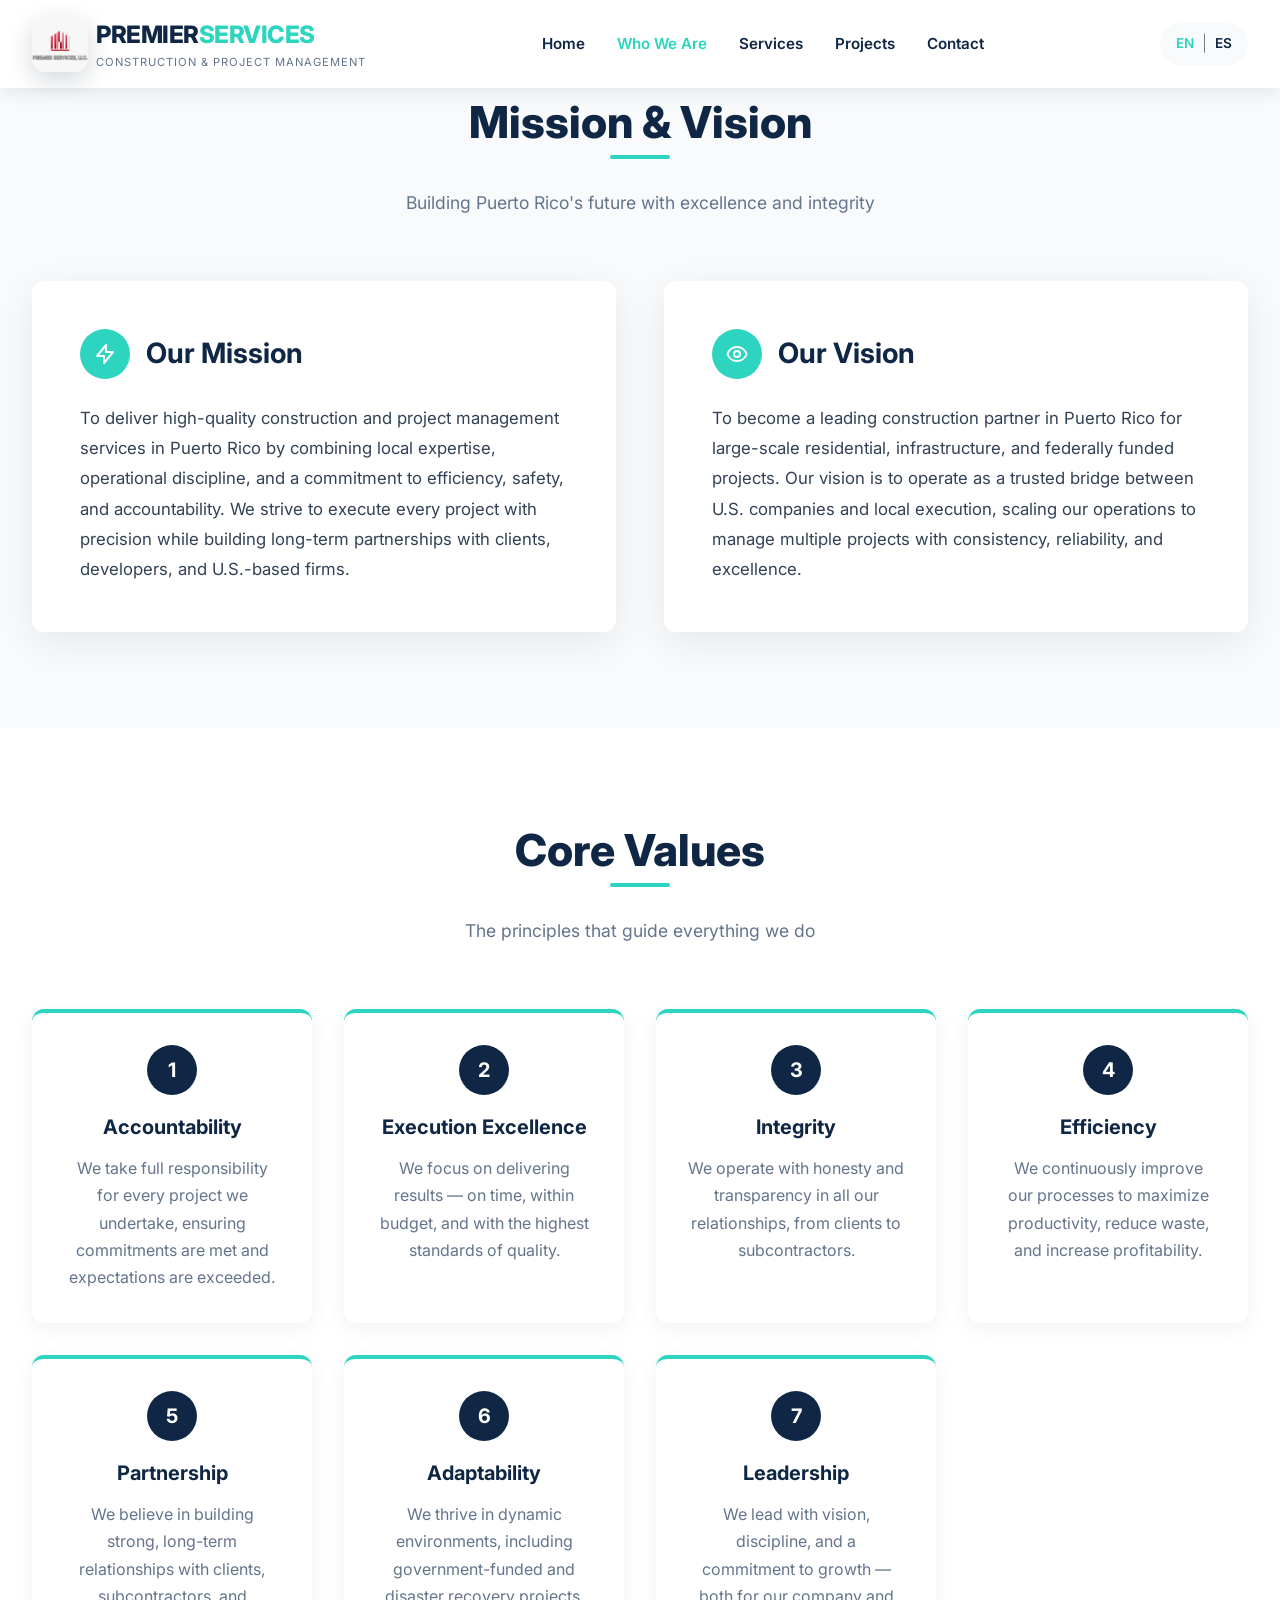
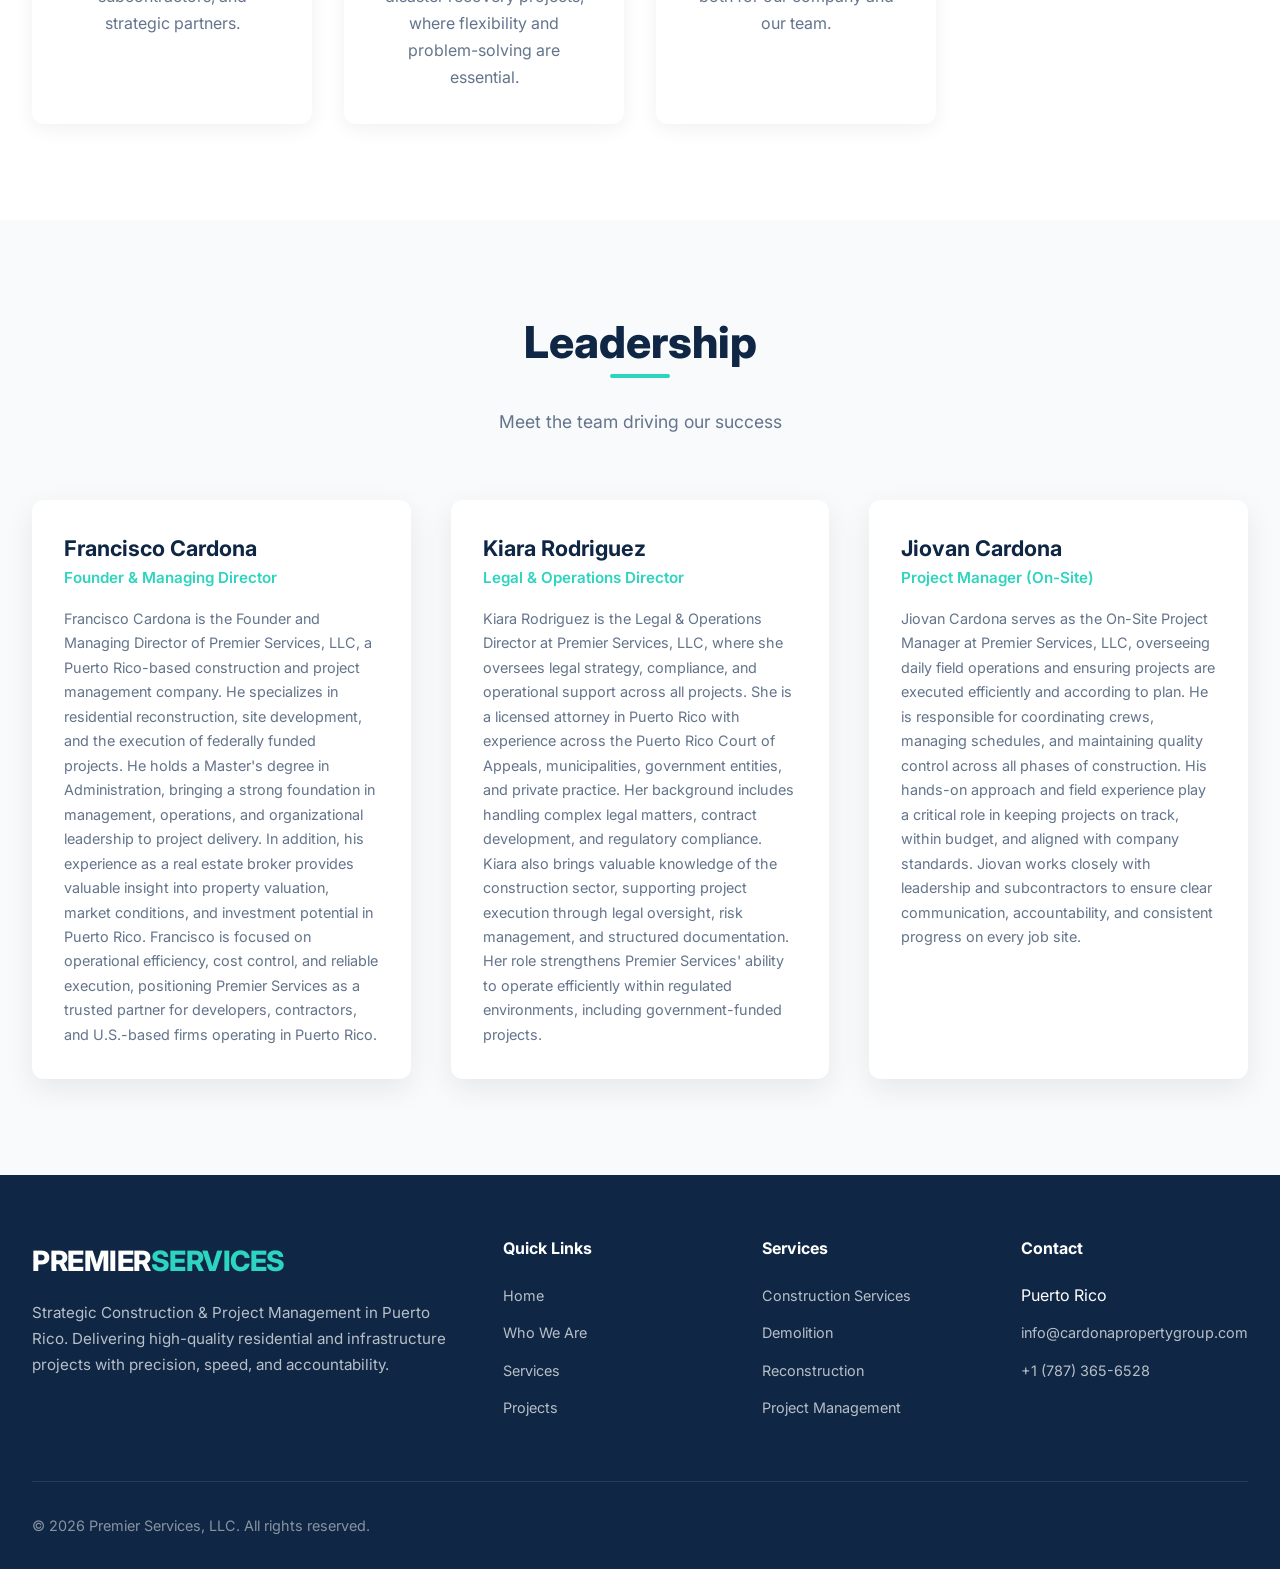
==== commit 4f9215e9: "t" ====
--- a/about.html
+++ b/about.html
@@ -236,8 +236,8 @@
                     <h4 class="footer-title" data-en="Contact" data-es="Contacto">Contact</h4>
                     <ul class="footer-links">
                         <li data-en="Puerto Rico" data-es="Puerto Rico">Puerto Rico</li>
-                        <li><a href="mailto:info@premierservicespr.com">info@premierservicespr.com</a></li>
-                        <li><a href="tel:+17871234567">+1 (787) 123-4567</a></li>
+                        <li><a href="mailto:info@cardonapropertygroup.com">info@cardonapropertygroup.com</a></li>
+                        <li><a href="tel:+17873656528">+1 (787) 365-6528</a></li>
                     </ul>
                 </div>
             </div>
